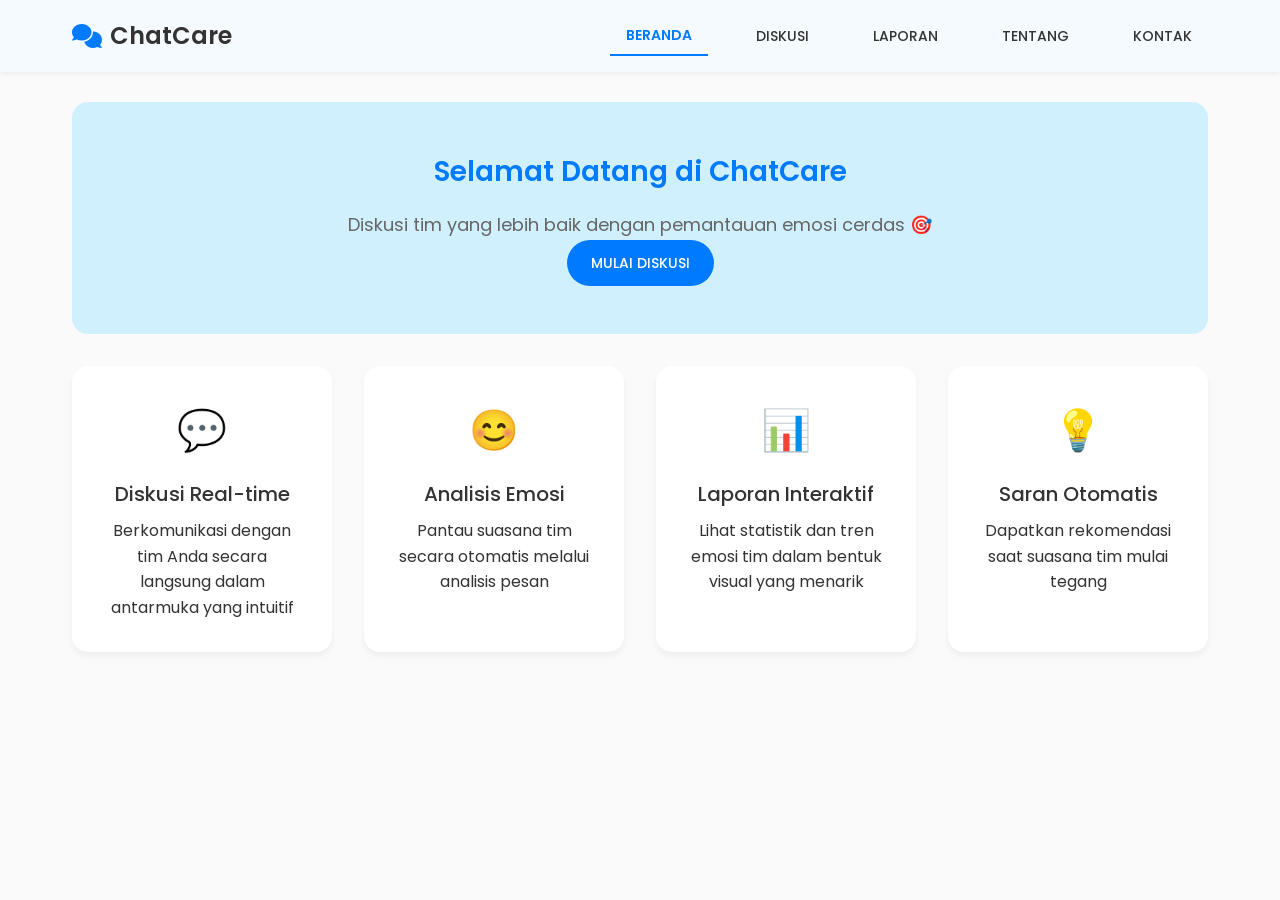
==== index.html @ adb970e3 "update guys" ====
<!DOCTYPE html>
<html lang="en">
<head>
    <meta charset="UTF-8">
    <meta name="viewport" content="width=device-width, initial-scale=1.0">
    <title>ChatCare - Aplikasi Diskusi Tim dengan Analisis Emosi</title>
    <link rel="stylesheet" href="assets/css/styles.css">
    <link href="https://fonts.googleapis.com/css2?family=Poppins:wght@300;400;500;600&family=Roboto:wght@400;500&display=swap" rel="stylesheet">
    <link rel="stylesheet" href="https://cdnjs.cloudflare.com/ajax/libs/font-awesome/6.0.0/css/all.min.css">
</head>
<body>
    <nav class="navbar">
        <div class="nav-container">
            <a href="index.html" class="nav-brand">
                <i class="fas fa-comments"></i>
                ChatCare
            </a>
            <button class="nav-toggle" id="navToggle">
                <i class="fas fa-bars"></i>
            </button>
            <div class="nav-links">
                <a href="index.html" class="active">Beranda</a>
                <a href="diskusi.html">Diskusi</a>
                <a href="laporan.html">Laporan</a>
                <a href="tentang.html">Tentang</a>
                <a href="kontak.html">Kontak</a>
            </div>
        </div>
    </nav>

    <div class="container">
        <header>
            <h1>Selamat Datang di ChatCare</h1>
            <p class="tagline">Diskusi tim yang lebih baik dengan pemantauan emosi cerdas 🎯</p>
            <a href="diskusi.html" class="btn-primary">Mulai Diskusi</a>
        </header>

        <div class="feature-grid">
            <div class="feature-card">
                <span class="emoji">💬</span>
                <h3>Diskusi Real-time</h3>
                <p>Berkomunikasi dengan tim Anda secara langsung dalam antarmuka yang intuitif</p>
            </div>
            <div class="feature-card">
                <span class="emoji">😊</span>
                <h3>Analisis Emosi</h3>
                <p>Pantau suasana tim secara otomatis melalui analisis pesan</p>
            </div>
            <div class="feature-card">
                <span class="emoji">📊</span>
                <h3>Laporan Interaktif</h3>
                <p>Lihat statistik dan tren emosi tim dalam bentuk visual yang menarik</p>
            </div>
            <div class="feature-card">
                <span class="emoji">💡</span>
                <h3>Saran Otomatis</h3>
                <p>Dapatkan rekomendasi saat suasana tim mulai tegang</p>
            </div>
        </div>
    </div>

    <script src="assets/js/script.js"></script>
    <script>
        // Mobile menu toggle
        const navToggle = document.getElementById('navToggle');
        const navLinks = document.querySelector('.nav-links');

        navToggle.addEventListener('click', () => {
            navLinks.classList.toggle('show');
        });

        // Add active class to current page
        const currentPage = window.location.pathname.split('/').pop() || 'index.html';
        document.querySelectorAll('.nav-links a').forEach(link => {
            if (link.getAttribute('href') === currentPage) {
                link.classList.add('active');
            } else {
                link.classList.remove('active');
            }
        });
    </script>
</body>
</html>
---- assets/css/styles.css ----
:root {
    --primary-color: #d0f0fd;
    --warning-color: #ffe0e0;
    --background-color: #fafafa;
    --text-color: #333;
    --button-primary: #007bff;
    --button-secondary: #e9ecef;
    --nav-bg: #f5fafe;
    --nav-text: #333;
    --nav-hover: #007bff;
    --chat-bg: #fafafa;
}

* {
    margin: 0;
    padding: 0;
    box-sizing: border-box;
}

body {
    font-family: 'Poppins', 'Roboto', Arial, sans-serif;
    line-height: 1.6;
    color: var(--text-color);
    background-color: var(--background-color);
    font-size: 16px;
    padding-top: 70px;
}

.container {
    max-width: 1200px;
    margin: 0 auto;
    padding: 2rem;
}

/* Navbar Styles */
.navbar {
    position: fixed;
    top: 0;
    left: 0;
    right: 0;
    background-color: var(--nav-bg);
    padding: 1rem 0;
    box-shadow: 0 2px 4px rgba(0, 0, 0, 0.05);
    z-index: 1000;
}

.nav-container {
    max-width: 1200px;
    margin: 0 auto;
    padding: 0 2rem;
    display: flex;
    justify-content: space-between;
    align-items: center;
}

.nav-brand {
    color: var(--nav-text);
    text-decoration: none;
    font-size: 1.5rem;
    font-weight: 600;
    display: flex;
    align-items: center;
    gap: 0.5rem;
}

.nav-brand i {
    color: var(--button-primary);
}

.nav-links {
    display: flex;
    gap: 2rem;
    align-items: center;
}

.nav-links a {
    color: var(--nav-text);
    text-decoration: none;
    font-weight: 500;
    transition: all 0.3s;
    padding: 0.5rem 1rem;
    border-radius: 2rem;
    font-size: 14px;
    text-transform: uppercase;
}

.nav-links a:hover {
    color: var(--nav-hover);
}

.nav-links a.active {
    color: var(--button-primary);
    font-weight: 600;
    border-bottom: 2px solid var(--button-primary);
    border-radius: 0;
}

/* Typography */
h1 {
    font-size: 28px;
    font-weight: 600;
    color: var(--button-primary);
    margin-bottom: 1rem;
}

h2 {
    font-size: 24px;
    font-weight: 600;
    margin-bottom: 1rem;
}

h3 {
    font-size: 20px;
    font-weight: 500;
    margin-bottom: 0.5rem;
}

.small-text {
    font-size: 12px;
    color: #666;
}

/* Buttons */
.btn-primary {
    display: inline-block;
    padding: 0.75rem 1.5rem;
    background-color: var(--button-primary);
    color: white;
    text-decoration: none;
    border-radius: 2rem;
    font-size: 14px;
    font-weight: 500;
    text-transform: uppercase;
    transition: transform 0.2s, background-color 0.2s;
    border: none;
    cursor: pointer;
}

.btn-primary:hover {
    transform: translateY(-2px);
    background-color: #0056b3;
}

.btn-secondary {
    display: inline-block;
    padding: 0.75rem 1.5rem;
    background-color: var(--button-secondary);
    color: var(--text-color);
    text-decoration: none;
    border-radius: 2rem;
    font-size: 14px;
    font-weight: 500;
    text-transform: uppercase;
    transition: transform 0.2s;
    border: none;
    cursor: pointer;
}

.btn-secondary:hover {
    transform: translateY(-2px);
    background-color: #dde2e6;
}

/* Header */
header {
    text-align: center;
    padding: 3rem 0;
    background-color: var(--primary-color);
    border-radius: 1rem;
    margin-bottom: 2rem;
}

.tagline {
    font-size: 18px;
    color: #666;
    margin-top: 0.5rem;
}

/* Features Section */
.feature-grid {
    display: grid;
    grid-template-columns: repeat(auto-fit, minmax(250px, 1fr));
    gap: 2rem;
    margin-top: 2rem;
}

.feature-card {
    background-color: white;
    padding: 2rem;
    border-radius: 1rem;
    text-align: center;
    box-shadow: 0 4px 6px rgba(0, 0, 0, 0.05);
    transition: transform 0.2s;
}

.feature-card:hover {
    transform: translateY(-5px);
}

.emoji {
    font-size: 2.5rem;
    margin-bottom: 1rem;
    display: block;
}

/* Mobile menu button */
.nav-toggle {
    display: none;
    background: none;
    border: none;
    color: var(--nav-text);
    font-size: 1.5rem;
    cursor: pointer;
    padding: 0.5rem;
}

/* Mobile Responsive Styles */
@media (max-width: 768px) {
    body {
        font-size: 14px;
    }

    .nav-toggle {
        display: block;
    }

    .nav-links {
        display: none;
        position: absolute;
        top: 100%;
        left: 0;
        right: 0;
        background-color: var(--nav-bg);
        padding: 1rem;
        flex-direction: column;
        gap: 0.5rem;
        box-shadow: 0 4px 6px rgba(0, 0, 0, 0.1);
    }

    .nav-links.show {
        display: flex;
    }

    .nav-links a {
        width: 100%;
        text-align: center;
        padding: 0.75rem;
    }

    .container {
        padding: 1rem;
    }

    h1 {
        font-size: 24px;
    }

    h2 {
        font-size: 20px;
    }

    h3 {
        font-size: 18px;
    }

    .feature-grid {
        grid-template-columns: 1fr;
    }

    .header-actions {
        flex-direction: column;
        gap: 1rem;
    }

    .btn-primary, .btn-secondary {
        width: 100%;
        text-align: center;
    }
}
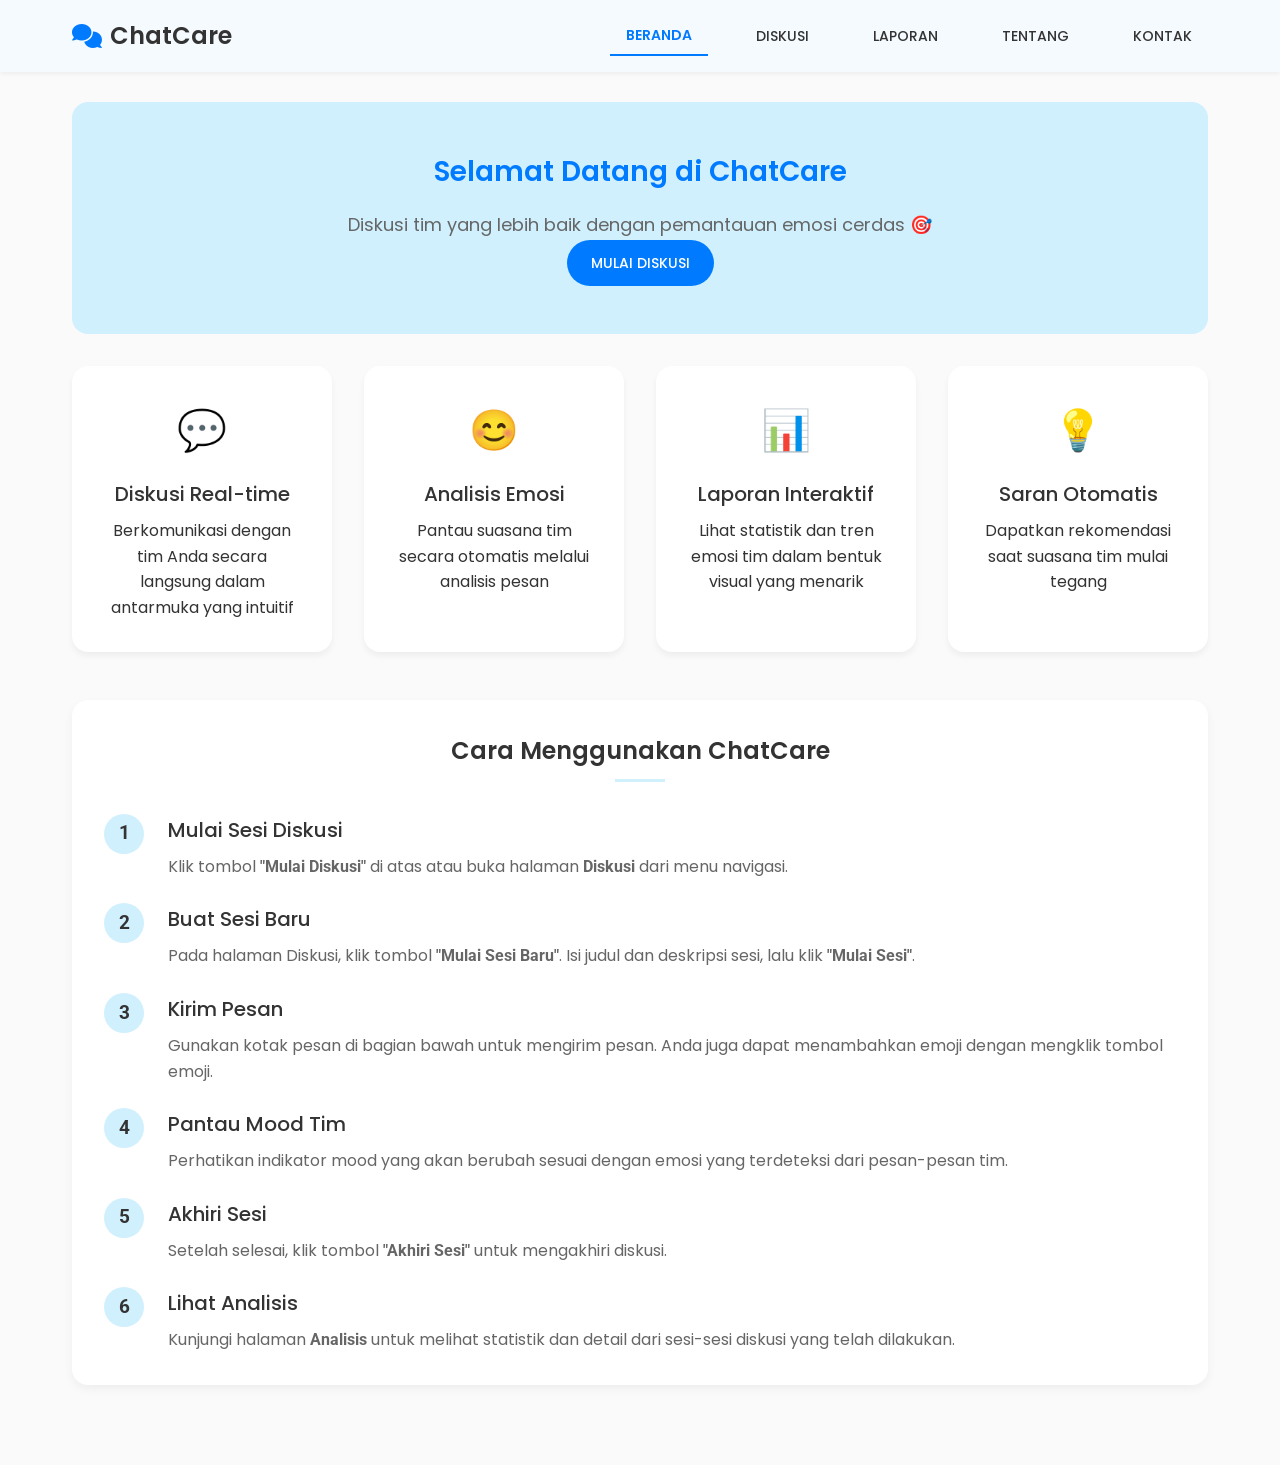
==== commit c40ebe64: "update" ====
--- a/index.html
+++ b/index.html
@@ -57,6 +57,55 @@
                 <p>Dapatkan rekomendasi saat suasana tim mulai tegang</p>
             </div>
         </div>
+
+        <div class="how-to-use">
+            <h2>Cara Menggunakan ChatCare</h2>
+            <div class="steps-container">
+                <div class="step">
+                    <div class="step-number">1</div>
+                    <div class="step-content">
+                        <h3>Mulai Sesi Diskusi</h3>
+                        <p>Klik tombol <strong>"Mulai Diskusi"</strong> di atas atau buka halaman <strong>Diskusi</strong> dari menu navigasi.</p>
+                    </div>
+                </div>
+                <div class="step">
+                    <div class="step-number">2</div>
+                    <div class="step-content">
+                        <h3>Buat Sesi Baru</h3>
+                        <p>Pada halaman Diskusi, klik tombol <strong>"Mulai Sesi Baru"</strong>. Isi judul dan deskripsi sesi, lalu klik <strong>"Mulai Sesi"</strong>.</p>
+                    </div>
+                </div>
+                <div class="step">
+                    <div class="step-number">3</div>
+                    <div class="step-content">
+                        <h3>Kirim Pesan</h3>
+                        <p>Gunakan kotak pesan di bagian bawah untuk mengirim pesan. Anda juga dapat menambahkan emoji dengan mengklik tombol emoji.</p>
+                    </div>
+                </div>
+                <div class="step">
+                    <div class="step-number">4</div>
+                    <div class="step-content">
+                        <h3>Pantau Mood Tim</h3>
+                        <p>Perhatikan indikator mood yang akan berubah sesuai dengan emosi yang terdeteksi dari pesan-pesan tim.</p>
+                    </div>
+                </div>
+                <div class="step">
+                    <div class="step-number">5</div>
+                    <div class="step-content">
+                        <h3>Akhiri Sesi</h3>
+                        <p>Setelah selesai, klik tombol <strong>"Akhiri Sesi"</strong> untuk mengakhiri diskusi.</p>
+                    </div>
+                </div>
+                <div class="step">
+                    <div class="step-number">6</div>
+                    <div class="step-content">
+                        <h3>Lihat Analisis</h3>
+                        <p>Kunjungi halaman <strong>Analisis</strong> untuk melihat statistik dan detail dari sesi-sesi diskusi yang telah dilakukan.</p>
+                    </div>
+                </div>
+            </div>
+        </div>
+
     </div>
 
     <script src="assets/js/script.js"></script>
--- a/assets/css/styles.css
+++ b/assets/css/styles.css
@@ -214,6 +214,71 @@
     padding: 0.5rem;
 }
 
+/* How to use section */
+.how-to-use {
+    margin: 3rem 0;
+    background: white;
+    border-radius: 1rem;
+    padding: 2rem;
+    box-shadow: 0 4px 10px rgba(0, 0, 0, 0.05);
+}
+
+.how-to-use h2 {
+    text-align: center;
+    margin-bottom: 2rem;
+    color: var(--text-color);
+    position: relative;
+}
+
+.how-to-use h2:after {
+    content: '';
+    display: block;
+    width: 50px;
+    height: 3px;
+    background: var(--primary-color);
+    margin: 0.5rem auto;
+}
+
+.steps-container {
+    display: flex;
+    flex-direction: column;
+    gap: 1.5rem;
+}
+
+.step {
+    display: flex;
+    gap: 1.5rem;
+    align-items: flex-start;
+}
+
+.step-number {
+    background: var(--primary-color);
+    color: var(--text-color);
+    width: 40px;
+    height: 40px;
+    border-radius: 50%;
+    display: flex;
+    align-items: center;
+    justify-content: center;
+    font-weight: bold;
+    font-size: 1.2rem;
+    flex-shrink: 0;
+}
+
+.step-content {
+    flex: 1;
+}
+
+.step-content h3 {
+    margin: 0 0 0.5rem 0;
+    color: var(--text-color);
+}
+
+.step-content p {
+    margin: 0;
+    color: #666;
+}
+
 /* Mobile Responsive Styles */
 @media (max-width: 768px) {
     body {
@@ -276,4 +341,14 @@
         width: 100%;
         text-align: center;
     }
-}
+    
+    .step {
+        flex-direction: column;
+        gap: 0.5rem;
+        align-items: flex-start;
+    }
+    
+    .step-number {
+        margin-bottom: 0.5rem;
+    }
+}
